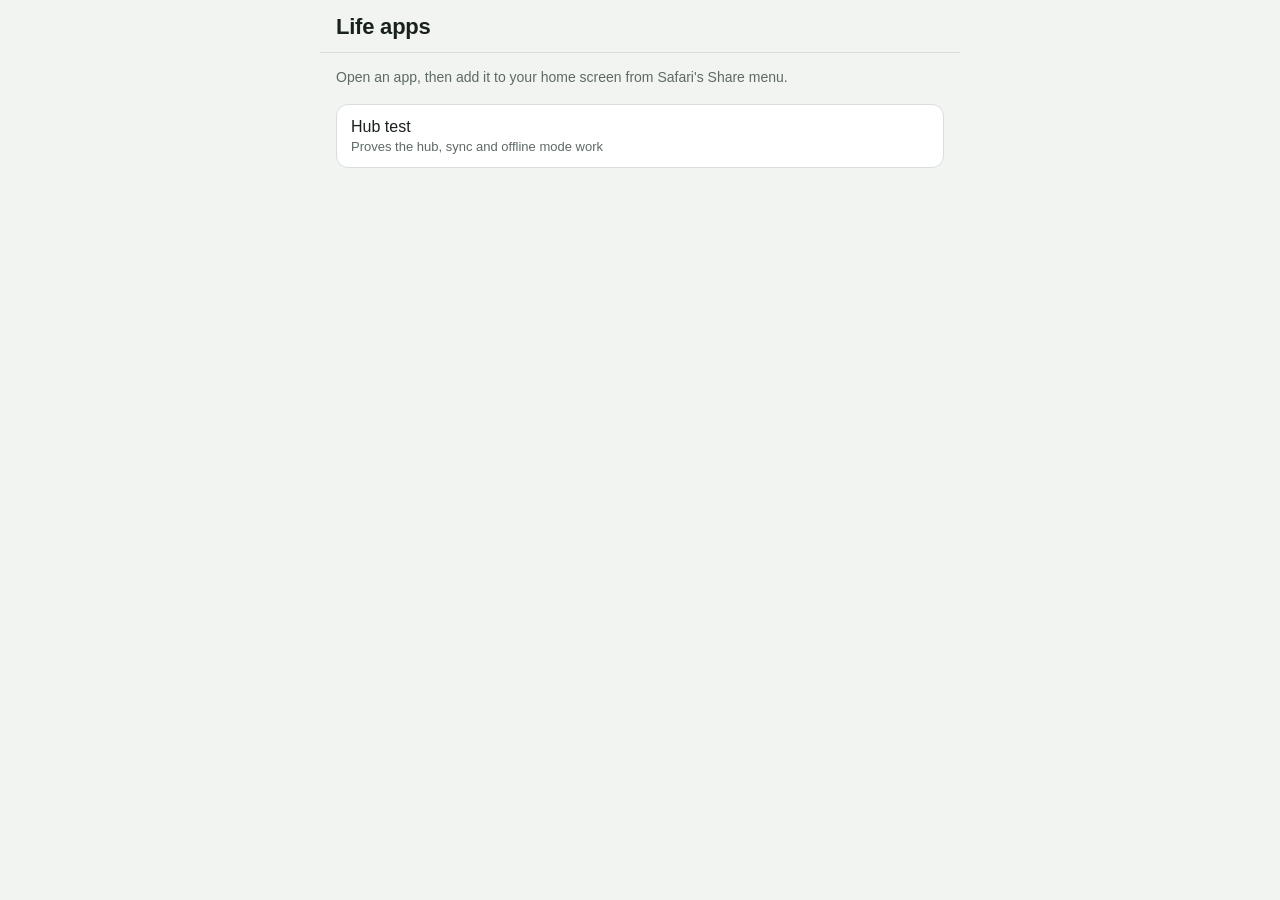
==== index.html @ d4dcb053 "Add files via upload" ====
<!doctype html>
<html lang="en">
<head>
  <meta charset="utf-8">
  <meta name="viewport" content="width=device-width, initial-scale=1, viewport-fit=cover">
  <title>Life apps</title>
  <link rel="stylesheet" href="shared/ui.css">
</head>
<body>
  <div id="app">
    <header class="app-header"><h1 class="app-title">Life apps</h1></header>
    <main class="app-main">
      <p class="figure-label">Open an app, then add it to your home screen from Safari's Share menu.</p>
      <ul class="list" style="margin-top:16px">
        <li class="row">
          <a class="row-main" href="test/" style="color:inherit;text-decoration:none">
            <span class="row-title">Hub test</span>
            <span class="row-sub">Proves the hub, sync and offline mode work</span>
          </a>
        </li>
      </ul>
    </main>
  </div>
</body>
</html>
---- shared/ui.css ----
/*
 * Life apps: shared look.
 *
 * Built for one hand on an iPhone: the title and sync status at the top, the
 * list in the middle, and the thing you do most (adding) pinned at the bottom
 * where the thumb already is. Each app sets its own --accent on <html>, so
 * the apps share a shape but are told apart by colour.
 */

:root {
  --accent: #0f6e5c;
  --accent-ink: #ffffff;
  --accent-text: var(--accent); /* accent used for text; lifted in dark mode */
  --ground: #f2f4f1;
  --surface: #ffffff;
  --ink: #18211c;
  --muted: #5d6a63;
  --line: #d8ded9;
  --good: #2f7d4f;
  --warn: #a8670f;
  --bad: #b3261e;
  --radius: 12px;
  --gap: 16px;
  --font: -apple-system, BlinkMacSystemFont, "SF Pro Text", "Segoe UI", Roboto, "Noto Sans Arabic", sans-serif;
  color-scheme: light;
}

@media (prefers-color-scheme: dark) {
  :root {
    --ground: #101412;
    --surface: #1a201d;
    --ink: #e4ebe6;
    --muted: #97a59d;
    --line: #2c3530;
    --good: #5fbf85;
    --warn: #e3a54a;
    --bad: #f2867d;
    --accent-text: color-mix(in srgb, var(--accent) 55%, #ffffff);
    color-scheme: dark;
  }
}

* {
  box-sizing: border-box;
}

html {
  -webkit-text-size-adjust: 100%;
  background: var(--ground);
}

body {
  margin: 0;
  min-height: 100vh;
  background: var(--ground);
  color: var(--ink);
  font: 16px/1.45 var(--font);
  font-variant-numeric: tabular-nums;
  -webkit-font-smoothing: antialiased;
}

#app {
  max-width: 640px;
  margin: 0 auto;
  padding: env(safe-area-inset-top) 0 calc(96px + env(safe-area-inset-bottom));
}

button,
input,
select,
textarea {
  font: inherit;
  color: inherit;
}

:focus-visible {
  outline: 2px solid var(--accent-text);
  outline-offset: 2px;
}

/* ---- header ---------------------------------------------------- */

.app-header {
  position: sticky;
  top: 0;
  z-index: 5;
  display: flex;
  align-items: center;
  justify-content: space-between;
  gap: 12px;
  padding: 14px var(--gap) 12px;
  background: var(--ground);
  border-bottom: 1px solid var(--line);
}

.app-title {
  margin: 0;
  font-size: 22px;
  line-height: 1.2;
  font-weight: 700;
  letter-spacing: -0.01em;
}

.app-main {
  padding: 8px var(--gap) var(--gap);
}

/* ---- sync status ----------------------------------------------- */

.pill {
  display: inline-flex;
  align-items: center;
  gap: 8px;
  min-height: 32px;
  padding: 4px 12px;
  border: 1px solid var(--line);
  border-radius: 999px;
  background: var(--surface);
  font-size: 13px;
  color: var(--muted);
  cursor: pointer;
  white-space: nowrap;
}

.pill-dot {
  width: 8px;
  height: 8px;
  border-radius: 50%;
  background: var(--muted);
}

.pill[data-tone="good"] .pill-dot { background: var(--good); }
.pill[data-tone="warn"] .pill-dot { background: var(--warn); }
.pill[data-tone="bad"] .pill-dot { background: var(--bad); }
.pill[data-tone="bad"] { color: var(--bad); }
.pill[data-tone="busy"] .pill-dot { background: var(--accent); animation: pulse 1s ease-in-out infinite; }

@keyframes pulse {
  50% { opacity: 0.3; }
}

/* ---- the number that matters ----------------------------------- */

.figure {
  padding: 20px 0 12px;
}

.figure-value {
  display: block;
  font-size: 44px;
  line-height: 1;
  font-weight: 700;
  letter-spacing: -0.02em;
  color: var(--accent-text);
}

.figure-label {
  display: block;
  margin-top: 6px;
  color: var(--muted);
  font-size: 14px;
}

/* ---- sections and lists ---------------------------------------- */

.section {
  margin-top: 24px;
}

.section-title {
  margin: 0 0 8px;
  font-size: 15px;
  font-weight: 600;
  color: var(--muted);
}

.list {
  margin: 0;
  padding: 0;
  list-style: none;
  background: var(--surface);
  border: 1px solid var(--line);
  border-radius: var(--radius);
  overflow: hidden;
}

.row {
  display: flex;
  align-items: center;
  gap: 12px;
  min-height: 52px;
  padding: 10px 14px;
}

.row + .row {
  border-top: 1px solid var(--line);
}

.row-main {
  flex: 1;
  min-width: 0;
}

.row-title {
  display: block;
  overflow: hidden;
  text-overflow: ellipsis;
  white-space: nowrap;
}

.row-sub {
  display: block;
  font-size: 13px;
  color: var(--muted);
}

.row[data-pending] .row-sub::before {
  content: "";
  display: inline-block;
  width: 6px;
  height: 6px;
  margin-right: 6px;
  border-radius: 50%;
  background: var(--warn);
  vertical-align: 1px;
}

.empty {
  padding: 28px 16px;
  text-align: center;
  color: var(--muted);
}

/* ---- checks ---------------------------------------------------- */

.check {
  align-items: flex-start;
}

.check-mark {
  flex: none;
  width: 22px;
  font-weight: 700;
}

.check[data-pass="yes"] .check-mark { color: var(--good); }
.check[data-pass="no"] .check-mark { color: var(--bad); }

/* ---- buttons --------------------------------------------------- */

.btn {
  display: inline-flex;
  align-items: center;
  justify-content: center;
  min-height: 44px;
  padding: 0 16px;
  border: 1px solid var(--line);
  border-radius: 10px;
  background: var(--surface);
  cursor: pointer;
}

.btn:disabled {
  opacity: 0.55;
  cursor: default;
}

.btn-primary {
  border-color: var(--accent);
  background: var(--accent);
  color: var(--accent-ink);
  font-weight: 600;
}

.btn-quiet {
  min-height: 36px;
  padding: 0 10px;
  border-color: transparent;
  background: transparent;
  color: var(--muted);
}

.btn-wide {
  width: 100%;
}

.btn.armed {
  border-color: var(--bad);
  color: var(--bad);
}

.btn-row {
  display: flex;
  flex-wrap: wrap;
  gap: 8px;
}

/* ---- forms ----------------------------------------------------- */

.field {
  display: block;
  margin-bottom: 14px;
}

.field-label {
  display: block;
  margin-bottom: 6px;
  font-size: 14px;
  font-weight: 600;
}

.field-input {
  width: 100%;
  min-height: 46px;
  padding: 10px 12px;
  border: 1px solid var(--line);
  border-radius: 10px;
  background: var(--surface);
  font-size: 16px; /* 16px stops iOS zooming in on focus */
}

.form-error {
  min-height: 1.45em;
  margin: 0 0 12px;
  color: var(--bad);
  font-size: 14px;
}

/* ---- the add bar, pinned for the thumb ------------------------- */

.composer {
  position: fixed;
  left: 0;
  right: 0;
  bottom: 0;
  z-index: 6;
  background: var(--ground);
  border-top: 1px solid var(--line);
  padding: 10px var(--gap) calc(10px + env(safe-area-inset-bottom));
}

.composer-inner {
  display: flex;
  gap: 8px;
  max-width: calc(640px - 32px);
  margin: 0 auto;
}

.composer .field-input {
  flex: 1;
}

/* ---- unlock ---------------------------------------------------- */

.unlock {
  padding: 48px var(--gap) var(--gap);
}

.unlock-title {
  margin: 0 0 8px;
  font-size: 30px;
  line-height: 1.15;
  font-weight: 700;
  letter-spacing: -0.015em;
  color: var(--accent-text);
}

.unlock-lead {
  margin: 0 0 28px;
  max-width: 34em;
  color: var(--muted);
}

/* ---- toast ----------------------------------------------------- */

.toast {
  position: fixed;
  left: 50%;
  bottom: calc(84px + env(safe-area-inset-bottom));
  z-index: 10;
  max-width: calc(100% - 32px);
  padding: 10px 14px;
  border-radius: 10px;
  background: var(--ink);
  color: var(--ground);
  font-size: 14px;
  transform: translate(-50%, 12px);
  opacity: 0;
  pointer-events: none;
  transition: opacity 0.18s, transform 0.18s;
}

.toast.show {
  opacity: 1;
  transform: translate(-50%, 0);
}

@media (prefers-reduced-motion: reduce) {
  .toast { transition: none; }
  .pill[data-tone="busy"] .pill-dot { animation: none; }
}
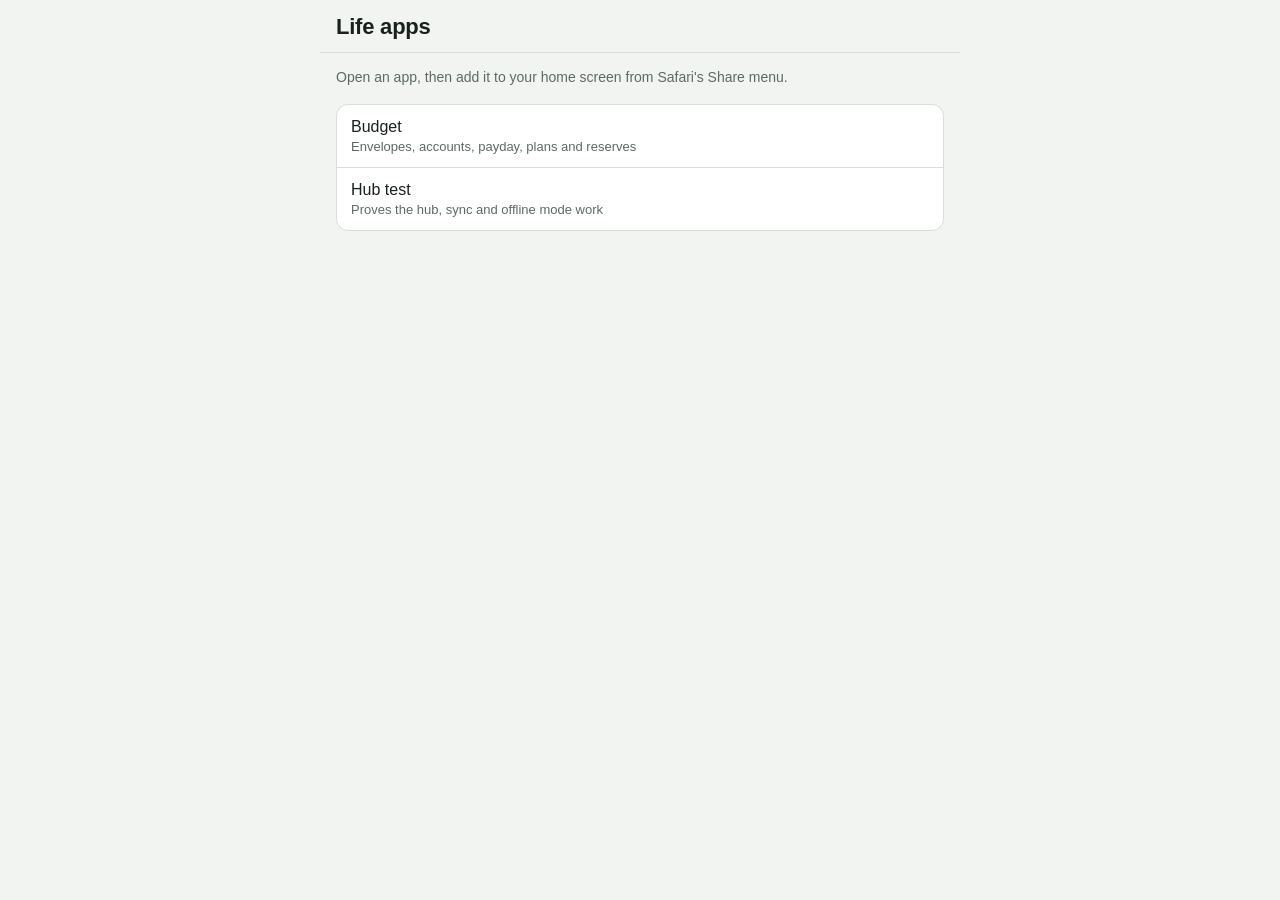
==== commit 6295d67e: "Add files via upload" ====
--- a/index.html
+++ b/index.html
@@ -13,6 +13,12 @@
       <p class="figure-label">Open an app, then add it to your home screen from Safari's Share menu.</p>
       <ul class="list" style="margin-top:16px">
         <li class="row">
+          <a class="row-main" href="budget/" style="color:inherit;text-decoration:none">
+            <span class="row-title">Budget</span>
+            <span class="row-sub">Envelopes, accounts, payday, plans and reserves</span>
+          </a>
+        </li>
+        <li class="row">
           <a class="row-main" href="test/" style="color:inherit;text-decoration:none">
             <span class="row-title">Hub test</span>
             <span class="row-sub">Proves the hub, sync and offline mode work</span>
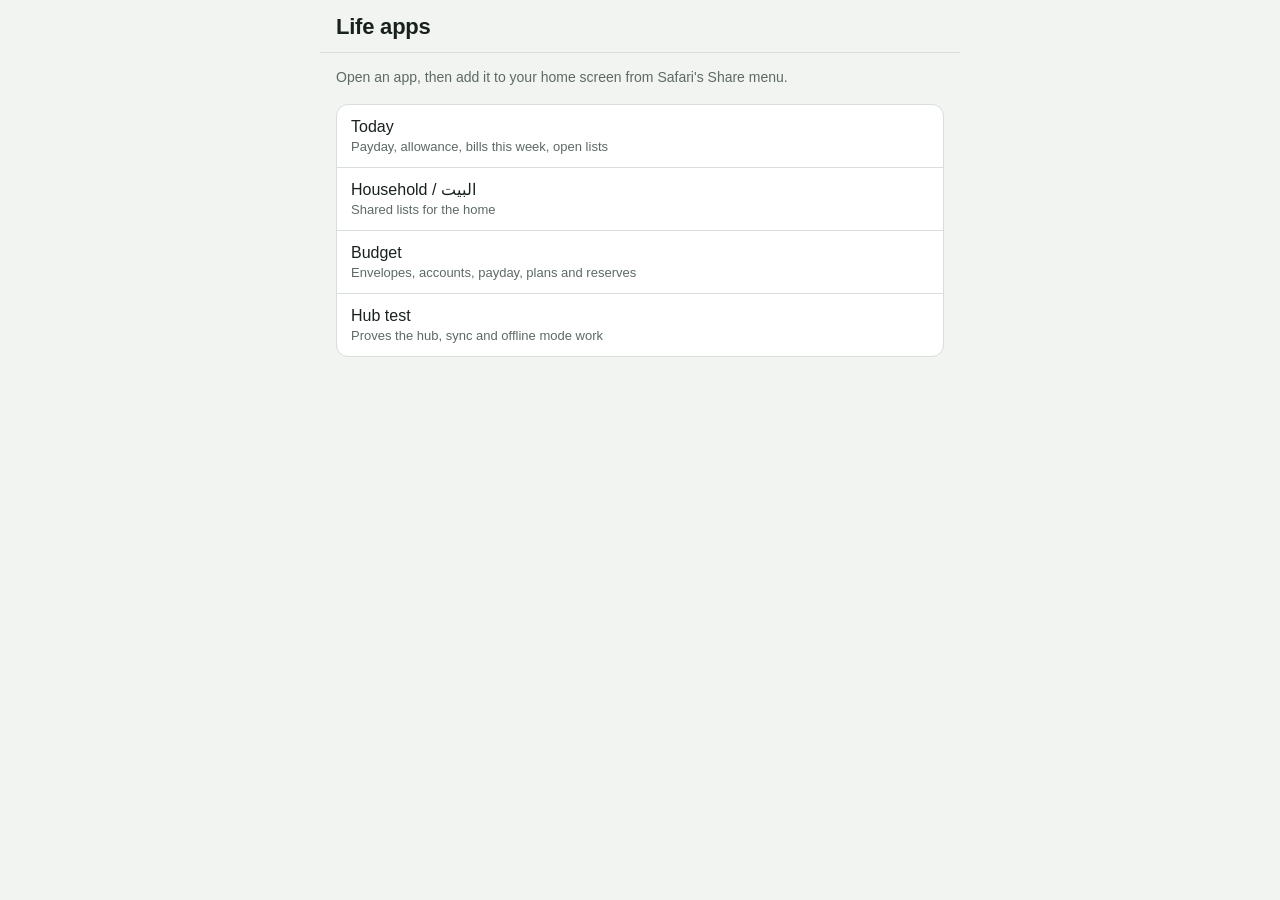
==== commit 4b5ba618: "Add files via upload" ====
--- a/index.html
+++ b/index.html
@@ -12,6 +12,18 @@
     <main class="app-main">
       <p class="figure-label">Open an app, then add it to your home screen from Safari's Share menu.</p>
       <ul class="list" style="margin-top:16px">
+        <li class="row">
+          <a class="row-main" href="today/" style="color:inherit;text-decoration:none">
+            <span class="row-title">Today</span>
+            <span class="row-sub">Payday, allowance, bills this week, open lists</span>
+          </a>
+        </li>
+        <li class="row">
+          <a class="row-main" href="household/" style="color:inherit;text-decoration:none">
+            <span class="row-title">Household / البيت</span>
+            <span class="row-sub">Shared lists for the home</span>
+          </a>
+        </li>
         <li class="row">
           <a class="row-main" href="budget/" style="color:inherit;text-decoration:none">
             <span class="row-title">Budget</span>
--- a/shared/ui.css
+++ b/shared/ui.css
@@ -21,7 +21,7 @@
   --bad: #b3261e;
   --radius: 12px;
   --gap: 16px;
-  --font: -apple-system, BlinkMacSystemFont, "SF Pro Text", "Segoe UI", Roboto, "Noto Sans Arabic", sans-serif;
+  --font: -apple-system, BlinkMacSystemFont, "SF Pro Text", "SF Arabic", "Segoe UI", Roboto, "Noto Sans Arabic", sans-serif;
   color-scheme: light;
 }
 
@@ -219,7 +219,7 @@
   display: inline-block;
   width: 6px;
   height: 6px;
-  margin-right: 6px;
+  margin-inline-end: 6px;
   border-radius: 50%;
   background: var(--warn);
   vertical-align: 1px;
@@ -399,3 +399,27 @@
   .toast { transition: none; }
   .pill[data-tone="busy"] .pill-dot { animation: none; }
 }
+
+/* ---- two-way toggle (language switch and similar) --------------- */
+
+.toggle {
+  display: inline-flex;
+  border: 1px solid var(--line);
+  border-radius: 10px;
+  overflow: hidden;
+}
+
+.toggle button {
+  min-height: 38px;
+  padding: 0 14px;
+  border: 0;
+  background: var(--surface);
+  font-size: 14px;
+  cursor: pointer;
+}
+
+.toggle button[aria-pressed="true"] {
+  background: var(--accent);
+  color: var(--accent-ink);
+  font-weight: 600;
+}
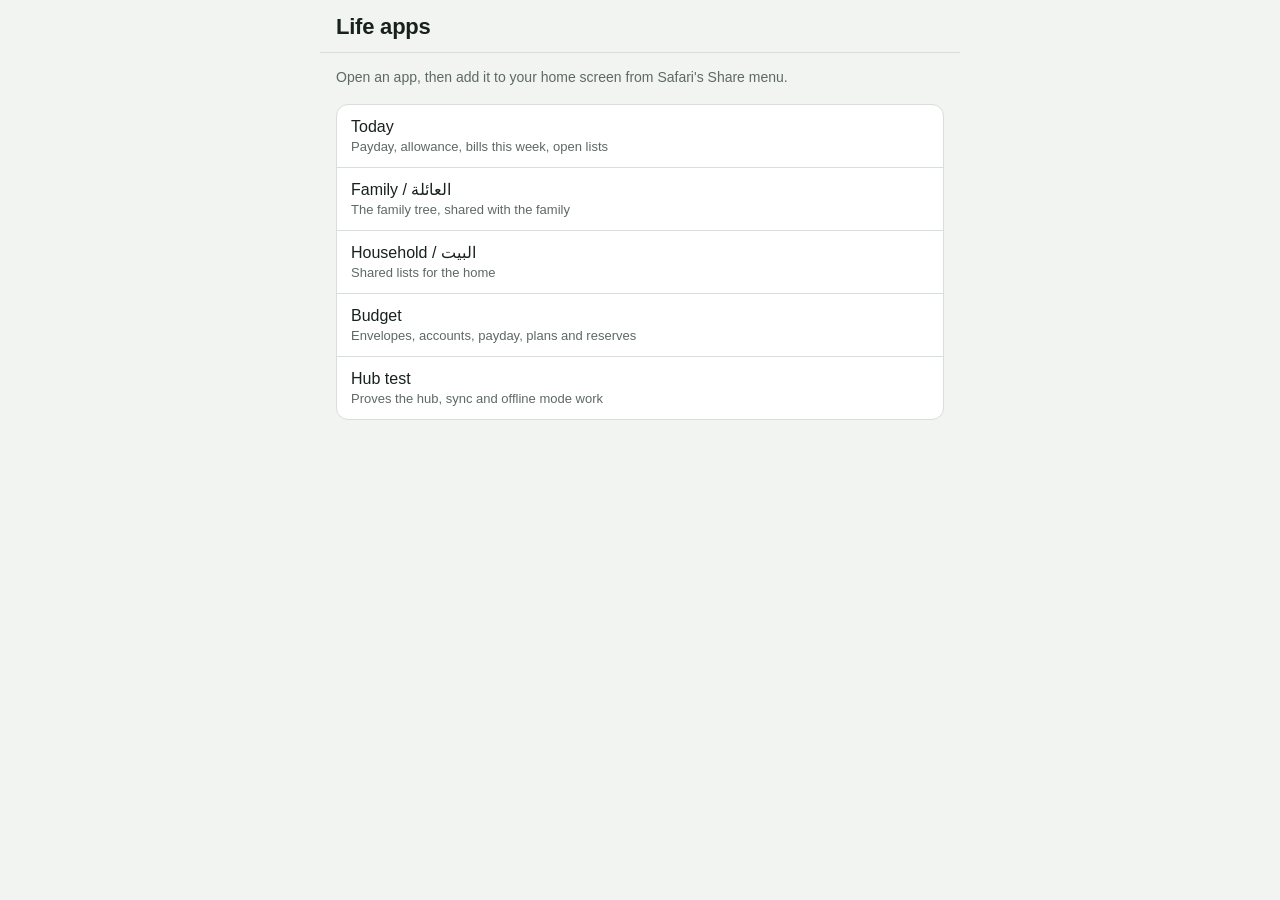
==== commit df62b86e: "Add files via upload" ====
--- a/index.html
+++ b/index.html
@@ -16,6 +16,12 @@
           <a class="row-main" href="today/" style="color:inherit;text-decoration:none">
             <span class="row-title">Today</span>
             <span class="row-sub">Payday, allowance, bills this week, open lists</span>
+          </a>
+        </li>
+        <li class="row">
+          <a class="row-main" href="family/" style="color:inherit;text-decoration:none">
+            <span class="row-title">Family / العائلة</span>
+            <span class="row-sub">The family tree, shared with the family</span>
           </a>
         </li>
         <li class="row">
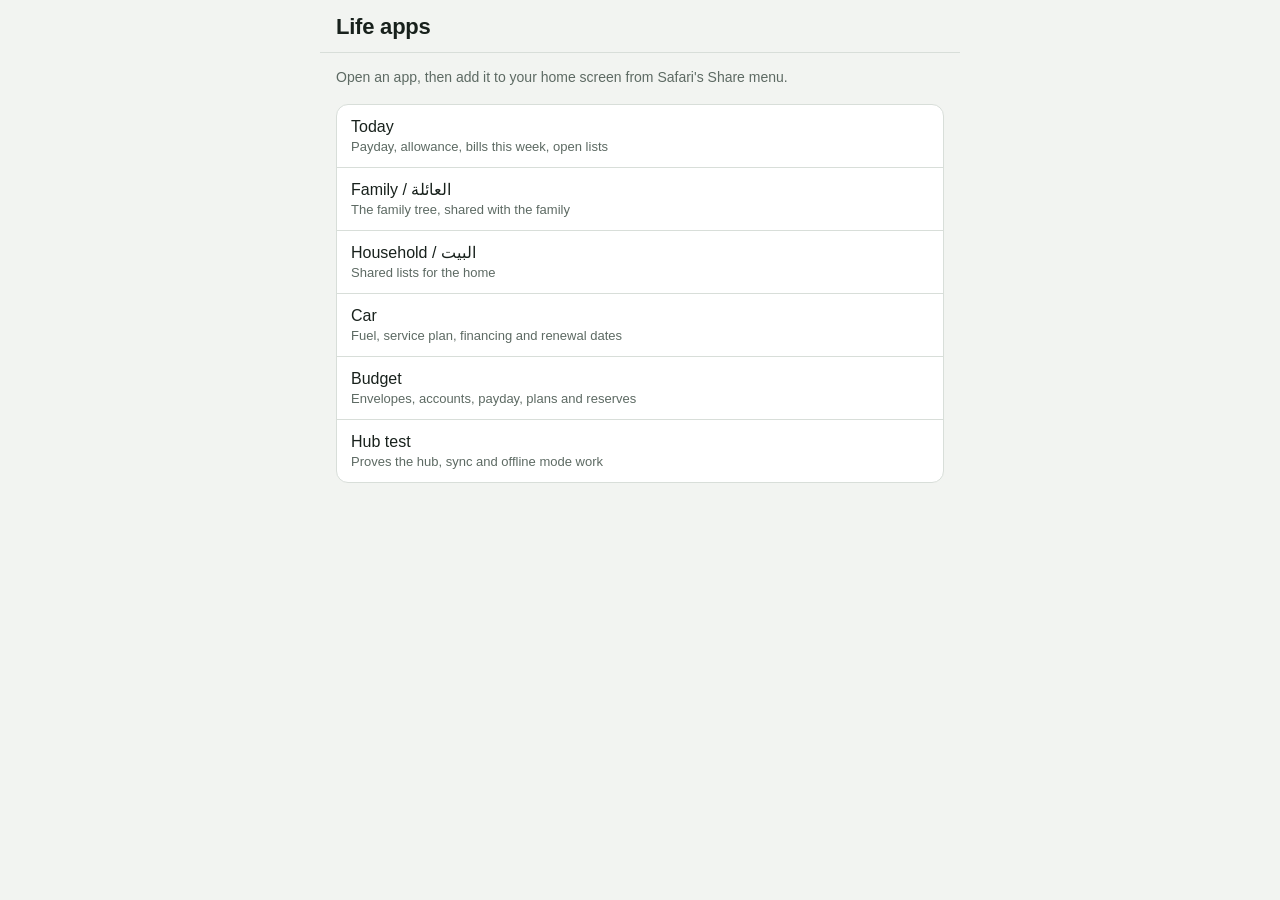
==== commit af175bf2: "Add files via upload" ====
--- a/index.html
+++ b/index.html
@@ -31,6 +31,12 @@
           </a>
         </li>
         <li class="row">
+          <a class="row-main" href="car/" style="color:inherit;text-decoration:none">
+            <span class="row-title">Car</span>
+            <span class="row-sub">Fuel, service plan, financing and renewal dates</span>
+          </a>
+        </li>
+        <li class="row">
           <a class="row-main" href="budget/" style="color:inherit;text-decoration:none">
             <span class="row-title">Budget</span>
             <span class="row-sub">Envelopes, accounts, payday, plans and reserves</span>
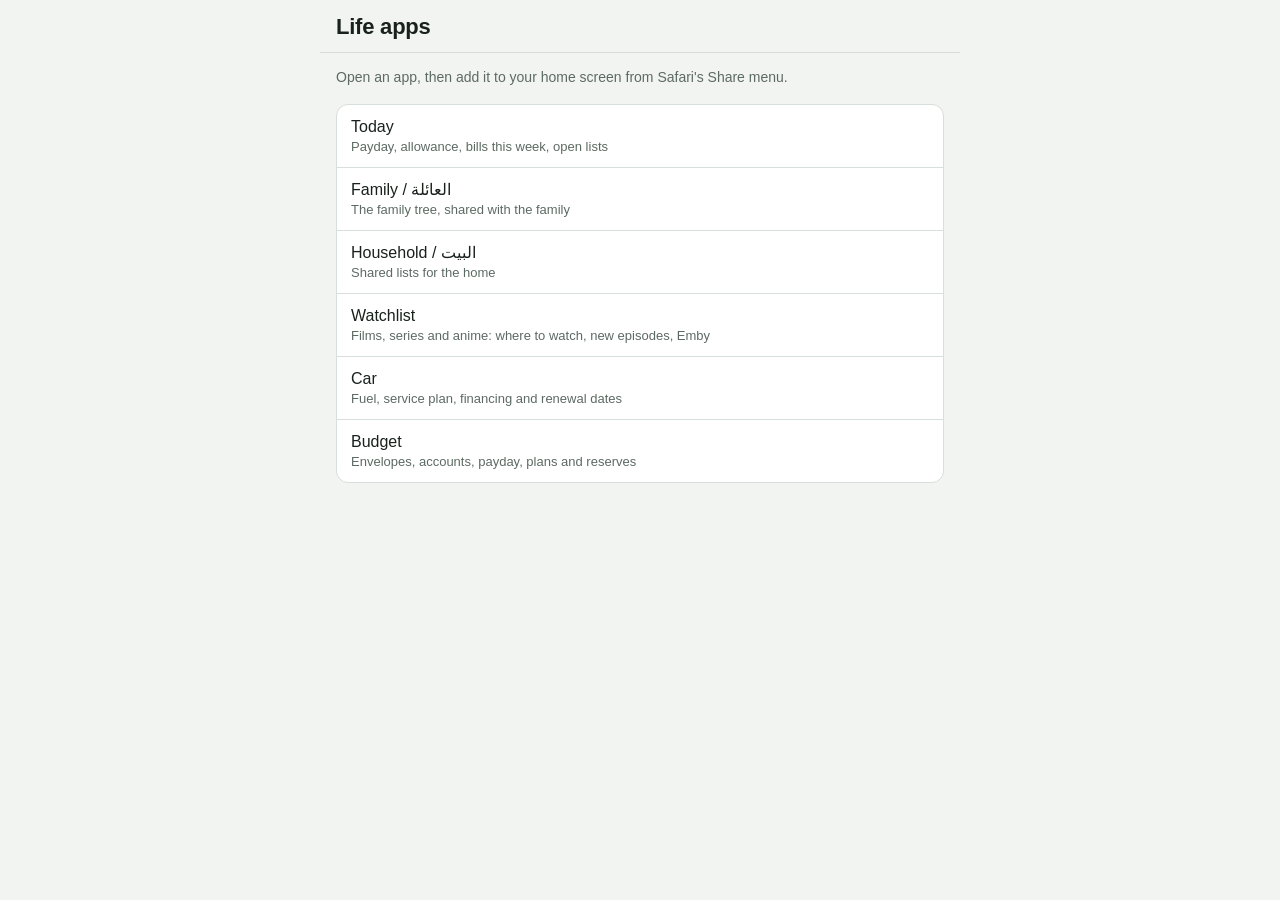
==== commit abf5dc44: "Add files via upload" ====
--- a/index.html
+++ b/index.html
@@ -31,6 +31,12 @@
           </a>
         </li>
         <li class="row">
+          <a class="row-main" href="watchlist/" style="color:inherit;text-decoration:none">
+            <span class="row-title">Watchlist</span>
+            <span class="row-sub">Films, series and anime: where to watch, new episodes, Emby</span>
+          </a>
+        </li>
+        <li class="row">
           <a class="row-main" href="car/" style="color:inherit;text-decoration:none">
             <span class="row-title">Car</span>
             <span class="row-sub">Fuel, service plan, financing and renewal dates</span>
@@ -42,12 +48,6 @@
             <span class="row-sub">Envelopes, accounts, payday, plans and reserves</span>
           </a>
         </li>
-        <li class="row">
-          <a class="row-main" href="test/" style="color:inherit;text-decoration:none">
-            <span class="row-title">Hub test</span>
-            <span class="row-sub">Proves the hub, sync and offline mode work</span>
-          </a>
-        </li>
       </ul>
     </main>
   </div>
